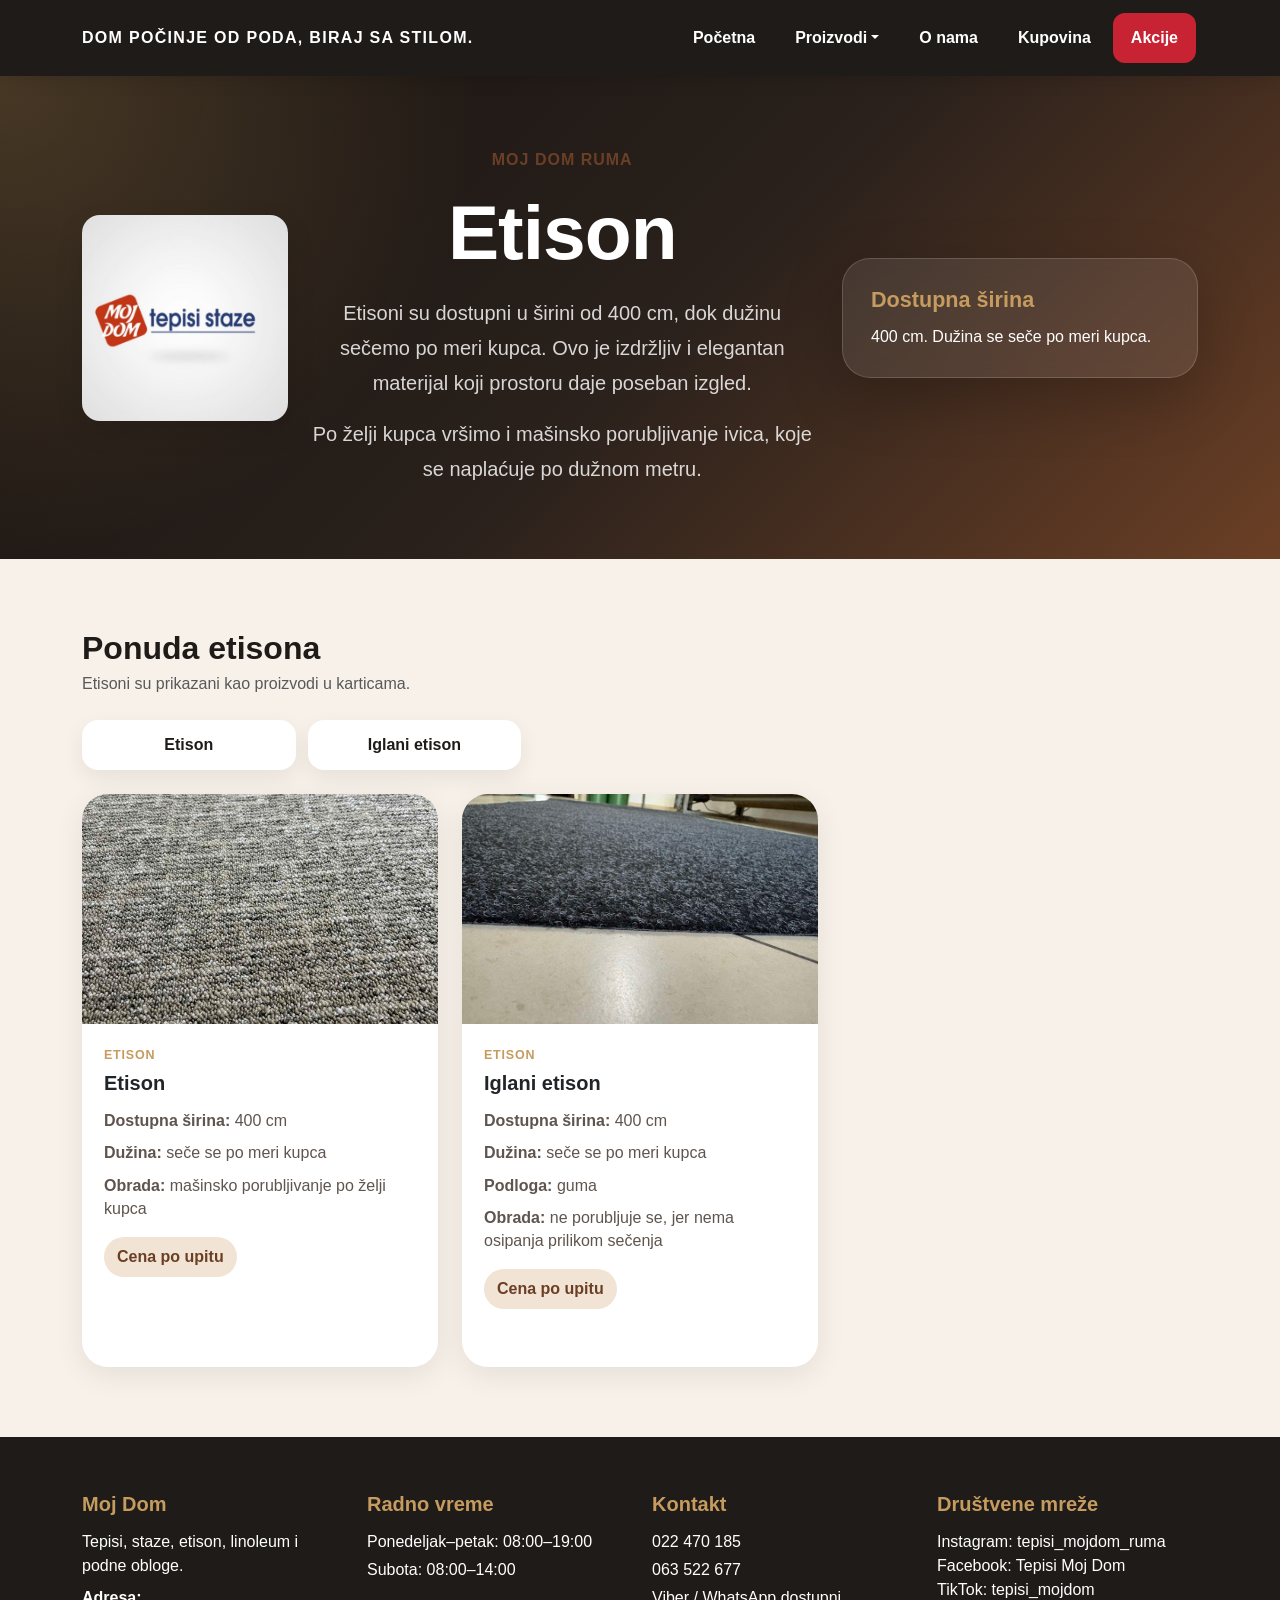
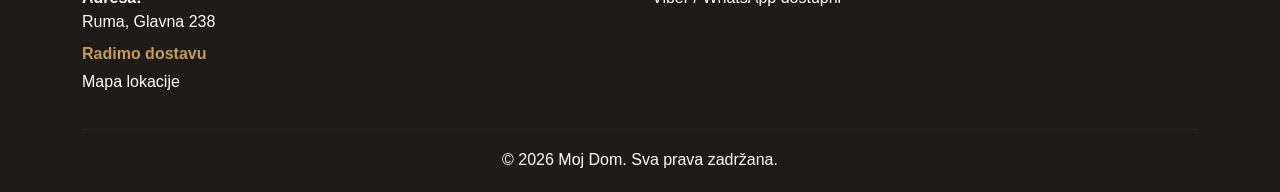
==== proizvodi/etison/index.html @ 2777e2c5 "First commit" ====
<!DOCTYPE html>

<html lang="sr"><head><meta charset="utf-8"/><meta content="width=device-width, initial-scale=1" name="viewport"/><title>etison | Moj Dom</title><link href="https://cdn.jsdelivr.net/npm/bootstrap@5.3.3/dist/css/bootstrap.min.css" rel="stylesheet"/><link href="../../css/style.css" rel="stylesheet"/></head><body><header class="site-header sticky-top">
<div class="brand-nav-wrap">
<div class="container">
<nav class="navbar navbar-expand-lg navbar-dark p-0 main-navbar-row">
<p class="top-slogan mb-0">Dom počinje od poda, biraj sa stilom.</p>
<button aria-controls="mainNav" aria-expanded="false" aria-label="Otvori navigaciju" class="navbar-toggler" data-bs-target="#mainNav" data-bs-toggle="collapse" type="button">
<span class="navbar-toggler-icon"></span>
</button>
<div class="collapse navbar-collapse" id="mainNav">
<ul class="navbar-nav ms-auto mb-2 mb-lg-0">
<li class="nav-item"><a class="nav-link" href="../../index.html">Početna</a></li>
<li class="nav-item dropdown">
<a aria-expanded="false" class="nav-link dropdown-toggle" data-bs-toggle="dropdown" href="../../proizvodi.html" role="button">Proizvodi</a>
<ul class="dropdown-menu">
<li><a class="dropdown-item" href="../../proizvodi.html">Sve kategorije</a></li>
<li><hr class="dropdown-divider"/></li>
<li><a class="dropdown-item" href="../tepisi/index.html">Tepisi</a></li>
<li><a class="dropdown-item" href="../staze/index.html">Staze</a></li>
<li><a class="dropdown-item active" href="index.html">Etison</a></li>
<li><a class="dropdown-item" href="../linoleum/index.html">Linoleum</a></li>
<li><a class="dropdown-item" href="../vestacka-trava/index.html">Veštačka trava</a></li>
<li><a class="dropdown-item" href="../sportski-pod/index.html">Sportski pod</a></li>
<li><a class="dropdown-item" href="../otiraci-sedalice/index.html">Otirači i sedalice</a></li>
<li><a class="dropdown-item" href="../setovi-za-kupatilo/index.html">Setovi za kupatilo</a></li>
</ul>
</li>
<li class="nav-item"><a class="nav-link" href="../../o-nama.html">O nama</a></li>
<li class="nav-item"><a class="nav-link" href="../../kupovina.html">Kupovina</a></li>
<li class="nav-item"><a class="nav-link akcije-link" href="../../akcije.html">Akcije</a></li>
</ul>
</div>
</nav>
</div>
</div>
</header>
<header class="product-hero carpet-hero">
<div class="container">
<div class="row align-items-center g-4">
<div class="col-lg-8">
<div class="title-with-logo"><a class="title-logo-link" href="../../index.html" aria-label="Moj Dom početna">
<img src="../../images/reklame/moj_dom_logo.jpeg" alt="Moj Dom tepisi staze" class="title-logo-img">
</a><div class="title-text-wrap"><span class="hero-kicker">Moj Dom Ruma</span>
<h1>Etison</h1>
<p class="lead">Etisoni su dostupni u širini od 400 cm, dok dužinu sečemo po meri kupca. Ovo je izdržljiv i elegantan materijal koji prostoru daje poseban izgled.</p>
<p class="lead mb-0">Po želji kupca vršimo i mašinsko porubljivanje ivica, koje se naplaćuje po dužnom metru.</p>
</div></div></div>
<div class="col-lg-4">
<div class="dimensions-note">
<h2>Dostupna širina</h2>
<p class="mb-0">400 cm. Dužina se seče po meri kupca.</p>
</div>
</div>
</div>
</div>
</header>
<main class="section-padding product-listing-page">
<div class="container">
<div class="d-flex justify-content-between align-items-center gap-3 mb-4">
<div>
<h2 class="section-title mb-1">Ponuda etisona</h2>
<p class="text-muted mb-0">Etisoni su prikazani kao proizvodi u karticama. </p>
</div>

</div>
<div class="row g-4">

<section class="col-lg-12">
<div class="collection-anchor-grid mb-4">
<a href="#etison">Etison</a><a href="#iglani-etison">Iglani etison</a>
</div>
<div class="row g-4 product-grid" id="productGrid">
<article class="col-md-6 col-xl-4 product-item" id="etison">
<div class="card product-card luxury-product-card h-100">
<img alt="Etison" class="product-card-img" data-gallery="../../images/proizvodi/etison/etison-sivi-1.jpg, ../../images/proizvodi/etison/etison-sivi-2.jpg, ../../images/proizvodi/etison/etison-sivi-3.jpg" src="../../images/proizvodi/etison/etison-sivi-1.jpg"/>
<div class="card-body">
<p class="collection-label">Etison</p>
<h3 class="card-title">Etison</h3>
<p class="product-meta"><strong>Dostupna širina:</strong> 400 cm</p>
<p class="product-meta"><strong>Dužina:</strong> seče se po meri kupca</p>
<p class="product-meta"><strong>Obrada:</strong> mašinsko porubljivanje po želji kupca</p>
<p class="product-price">Cena po upitu</p>
</div>
</div>
</article>
<article class="col-md-6 col-xl-4 product-item" id="iglani-etison">
<div class="card product-card luxury-product-card h-100">
<img alt="Iglani etison" class="product-card-img" data-gallery="../../images/proizvodi/etison/etison-plavi-1.jpg, ../../images/proizvodi/etison/etison-plavi-2.jpg, ../../images/proizvodi/etison/etison-plavi-3.jpg" src="../../images/proizvodi/etison/etison-plavi-1.jpg"/>
<div class="card-body">
<p class="collection-label">Etison</p>
<h3 class="card-title">Iglani etison</h3>
<p class="product-meta"><strong>Dostupna širina:</strong> 400 cm</p>
<p class="product-meta"><strong>Dužina:</strong> seče se po meri kupca</p>
<p class="product-meta"><strong>Podloga:</strong> guma</p>
<p class="product-meta"><strong>Obrada:</strong> ne porubljuje se, jer nema osipanja prilikom sečenja</p>
<p class="product-price">Cena po upitu</p>
<div class="hover-note"><strong>Napomena:</strong> Iglani etison je veoma praktičan, ekonomičan i lak za održavanje i postavljanje.</div>
</div>
</div>
</article>
</div>
<div class="no-results text-center py-5 d-none" id="noResults">
<h3>Nema etisona za izabrani filter.</h3>
<p class="text-muted">Pokušajte drugi izbor filtera.</p>
</div>
</section>
</div>
</div>
</main>

<footer class="footer">
<div class="container">
<div class="row g-4">
<div class="col-md-6 col-lg-3">
<h5>Moj Dom</h5>
<p class="mb-2">Tepisi, staze, etison, linoleum i podne obloge.</p>
<p class="mb-2"><strong>Adresa:</strong><br/>Ruma, Glavna 238</p>
<p class="mb-1 footer-emphasis">Radimo dostavu</p>
<a class="footer-link" href="https://www.google.com/maps/search/?api=1&amp;query=Tepisi+Moj+Dom+Ruma+Glavna+238" rel="noopener" target="_blank">Mapa lokacije</a>
</div>
<div class="col-md-6 col-lg-3">
<h5>Radno vreme</h5>
<p class="mb-1">Ponedeljak–petak: 08:00–19:00</p>
<p class="mb-0">Subota: 08:00–14:00</p>
</div>
<div class="col-md-6 col-lg-3">
<h5>Kontakt</h5>
<p class="mb-1"><a href="tel:+38122470185">022 470 185</a></p>
<p class="mb-1"><a href="tel:+38163522677">063 522 677</a></p>
<p class="mb-0">Viber / WhatsApp dostupni</p>
</div>
<div class="col-md-6 col-lg-3">
<h5>Društvene mreže</h5>
<p class="mb-0 social-links">
<a href="https://www.instagram.com/tepisi_mojdom_ruma" rel="noopener" target="_blank">Instagram: tepisi_mojdom_ruma</a><br/>
<a href="https://www.facebook.com/p/Tepisi-Moj-Dom-100064780296489/" rel="noopener" target="_blank">Facebook: Tepisi Moj Dom</a><br/>
<a href="https://www.tiktok.com/@tepisi_mojdom" rel="noopener" target="_blank">TikTok: tepisi_mojdom</a>
</p>
</div>
</div>
<hr/>
<p class="mb-0 text-center">© 2026 Moj Dom. Sva prava zadržana.</p>
</div>
</footer><script src="https://cdn.jsdelivr.net/npm/bootstrap@5.3.3/dist/js/bootstrap.bundle.min.js"></script><script src="../../js/script.js"></script></body></html>
---- css/style.css ----
:root {
  --md-brown: #6b3f25;
  --md-gold: #c59b5f;
  --md-dark: #1f1b18;
  --md-light: #f8f4ef;
  --md-muted: #6f6259;
}

body {
  font-family: Arial, Helvetica, sans-serif;
  color: var(--md-dark);
  background-color: #fff;
}

.top-brand-bar {
  background: var(--md-dark);
  color: #fff;
  padding: 14px 0;
}

.brand-mini {
  position: absolute;
  left: 12px;
  width: 42px;
  height: 42px;
  border-radius: 50%;
  background: var(--md-gold);
  color: #fff;
  display: inline-flex;
  align-items: center;
  justify-content: center;
  font-weight: 800;
  letter-spacing: 1px;
  text-decoration: none;
}

.top-slogan {
  font-weight: 800;
  letter-spacing: 1.3px;
  text-align: center;
  text-transform: uppercase;
}

.top-slogan span {
  color: var(--md-gold);
  text-transform: none;
  font-style: italic;
}

.navbar-brand {
  font-weight: 700;
  letter-spacing: 0.5px;
}

.navbar {
  box-shadow: 0 2px 15px rgba(0, 0, 0, 0.08);
}

.nav-link {
  font-weight: 600;
}

.home-hero {
  background: linear-gradient(135deg, #fff 0%, var(--md-light) 62%, #eadcc9 100%);
  padding: 95px 0 80px;
}

.hero-kicker {
  display: inline-block;
  color: var(--md-brown);
  font-weight: 700;
  margin-bottom: 14px;
  text-transform: uppercase;
  letter-spacing: 1px;
}

.home-hero h1 {
  font-size: clamp(2.2rem, 5vw, 4.7rem);
  line-height: 1.05;
  font-weight: 900;
  letter-spacing: -1.5px;
}

.home-hero h1 span {
  color: var(--md-brown);
  font-style: italic;
}

.home-hero .lead {
  color: var(--md-muted);
  max-width: 620px;
}

.hero-info-card,
.quick-card,
.info-strip {
  background-color: #fff;
  border-radius: 26px;
  padding: 30px;
  box-shadow: 0 14px 45px rgba(0, 0, 0, 0.09);
}

.hero-info-card h2 {
  font-weight: 800;
  margin-bottom: 20px;
}

.info-line {
  display: grid;
  grid-template-columns: 120px 1fr;
  gap: 14px;
  padding: 13px 0;
  border-bottom: 1px solid #eee5da;
}

.info-line:last-of-type {
  border-bottom: none;
}

.info-line a,
.quick-card a {
  color: var(--md-brown);
  font-weight: 700;
  text-decoration: none;
}

.small-note,
.quick-card span {
  color: var(--md-muted);
}

.btn-main {
  background-color: var(--md-gold);
  color: #fff;
  border: none;
  padding: 12px 26px;
  border-radius: 999px;
  font-weight: 700;
}

.btn-main:hover {
  background-color: var(--md-brown);
  color: #fff;
}

.section-padding {
  padding: 70px 0;
}

.section-title {
  font-weight: 800;
  margin-bottom: 18px;
}

.quick-card {
  height: 100%;
}

.quick-card h3 {
  font-size: 1.25rem;
  font-weight: 800;
}

.shop-image {
  width: 100%;
  display: block;
  border-radius: 30px;
  box-shadow: 0 16px 45px rgba(0, 0, 0, 0.12);
  object-fit: cover;
}

.category-card,
.collection-card,
.product-card {
  border: none;
  border-radius: 20px;
  overflow: hidden;
  box-shadow: 0 8px 30px rgba(0, 0, 0, 0.08);
  transition: transform 0.25s ease, box-shadow 0.25s ease;
  height: 100%;
}

.category-card:hover,
.collection-card:hover,
.product-card:hover {
  transform: translateY(-5px);
  box-shadow: 0 12px 35px rgba(0, 0, 0, 0.14);
}

.category-card .card-body,
.collection-card .card-body {
  min-height: 150px;
  display: flex;
  flex-direction: column;
  justify-content: center;
  text-align: center;
}

.card-link-clean {
  text-decoration: none;
  color: inherit;
}

.product-img-placeholder {
  height: 230px;
  background: linear-gradient(135deg, #d8c6ad, #8f6547);
  display: flex;
  align-items: center;
  justify-content: center;
  color: #fff;
  font-weight: 700;
}

.footer {
  background-color: var(--md-dark);
  color: #fff;
  padding: 55px 0 20px;
}

.footer h5 {
  color: var(--md-gold);
  font-weight: 800;
  margin-bottom: 14px;
}

.footer a,
.footer-link {
  color: #fff;
  text-decoration: none;
}

.footer a:hover,
.footer-link:hover {
  color: var(--md-gold);
}

.footer hr {
  border-color: rgba(255, 255, 255, 0.2);
  margin: 35px 0 18px;
}

.breadcrumb-area {
  background-color: var(--md-light);
  padding: 45px 0;
}

@media (max-width: 768px) {
  .top-brand-bar {
    padding: 12px 0;
  }

  .brand-mini {
    width: 36px;
    height: 36px;
    font-size: 0.85rem;
  }

  .top-slogan {
    max-width: 260px;
    font-size: 0.8rem;
    line-height: 1.25;
  }

  .home-hero {
    padding: 60px 0;
    text-align: center;
  }

  .info-line {
    grid-template-columns: 1fr;
    gap: 4px;
    text-align: left;
  }

  .section-padding {
    padding: 45px 0;
  }
}


:root { --md-red: #c82333; }
.site-header { box-shadow: 0 2px 18px rgba(0,0,0,.14); }
.brand-nav-wrap { background: var(--md-dark); color: #fff; }
.top-brand-line { position: relative; min-height: 62px; display: flex; align-items: center; justify-content: center; border-bottom: 1px solid rgba(255,255,255,.12); }
.navbar-dark .navbar-nav .nav-link { color: #fff; padding: 13px 18px; border-radius: 12px; margin: 6px 2px; transition: background-color .2s ease, color .2s ease, transform .2s ease; }
.navbar-dark .navbar-nav .nav-link:hover, .navbar-dark .navbar-nav .nav-link.active { background: rgba(255,255,255,.16); color: #fff; transform: translateY(-1px); }
.navbar-dark .navbar-nav .akcije-link { background: var(--md-red); color: #fff; font-weight: 800; }
.navbar-dark .navbar-nav .akcije-link:hover, .navbar-dark .navbar-nav .akcije-link.active { background: #ff3347; color: #fff; }
.dropdown-menu { border: none; border-radius: 16px; padding: 10px; box-shadow: 0 16px 35px rgba(0,0,0,.16); }
.dropdown-item { border-radius: 10px; font-weight: 600; padding: 10px 14px; }
.dropdown-item:hover, .dropdown-item:focus { background: var(--md-gold); color: #fff; }
.compact-hero { padding: 64px 0 50px; }
.compact-hero .lead { max-width: 720px; }
.shop-carousel { border-radius: 30px; overflow: hidden; box-shadow: 0 16px 45px rgba(0,0,0,.14); }

.shop-carousel img {
  display: block;
  margin: 0 auto;
  max-width: 100%;
  height: auto;
}
.carousel-control-prev, .carousel-control-next { width: 9%; }
.footer-emphasis { color: var(--md-gold); font-weight: 800; }
.category-card:hover { background: #fff9f0; }
@media (max-width: 991px) { .navbar-dark .navbar-nav .nav-link { margin: 4px 0; } .top-brand-line { padding-left: 50px; padding-right: 12px; } }
@media (max-width: 768px) { .shop-carousel img { height: 260px; } .compact-hero { padding: 45px 0 35px; } }


/* Izmene: slogan i navigacija u istom redu */
.brand-nav-wrap { background: var(--md-dark); color: #fff; }
.main-navbar-row { min-height: 76px; gap: 18px; box-shadow: none; }
.brand-mini { position: static; flex: 0 0 auto; }
.top-slogan { flex: 0 1 auto; margin-right: 22px; color: #fff; white-space: nowrap; }
.navbar-dark .navbar-nav .nav-link { color: #fff; padding: 13px 18px; border-radius: 12px; margin: 6px 2px; transition: background-color .2s ease, color .2s ease, transform .2s ease; }
.navbar-dark .navbar-nav .nav-link:hover { background: rgba(255,255,255,.18); color: #fff; transform: translateY(-1px); }
.navbar-dark .navbar-nav .nav-link.active:not(.akcije-link) { background: transparent; color: #fff; }
.navbar-dark .navbar-nav .nav-link.active:not(.akcije-link):hover { background: rgba(255,255,255,.18); }
.navbar-dark .navbar-nav .akcije-link { background: var(--md-red); color: #fff; font-weight: 800; }
.navbar-dark .navbar-nav .akcije-link:hover, .navbar-dark .navbar-nav .akcije-link.active { background: #ff3347; color: #fff; }

main > .section-padding.pt-5:first-child { padding-top: 34px !important; }
@media (max-width: 1199px) { .top-slogan { font-size: .82rem; margin-right: 8px; } .navbar-dark .navbar-nav .nav-link { padding-left: 12px; padding-right: 12px; } }
@media (max-width: 991px) { .main-navbar-row { min-height: auto; padding: 12px 0 !important; } .top-slogan { white-space: normal; max-width: 260px; text-align: left; } .navbar-collapse { width: 100%; flex-basis: 100%; } .navbar-nav { margin-top: 12px; } }
@media (max-width: 420px) { .top-slogan { font-size: .72rem; max-width: 190px; } }

/* Tepisi: moderan prikaz proizvoda i filteri */
.product-hero {
  background: radial-gradient(circle at top left, rgba(197,155,95,.28), transparent 35%), linear-gradient(135deg, #17120f 0%, #2a211c 52%, #6b3f25 100%);
  color: #fff;
  padding: 72px 0;
}

.product-hero h1 {
  font-size: clamp(2.6rem, 6vw, 5.2rem);
  font-weight: 900;
  letter-spacing: -1px;
  margin-bottom: 18px;
}

.product-hero .lead {
  color: rgba(255,255,255,.82);
  max-width: 820px;
  line-height: 1.75;
}

.dimensions-note {
  background: rgba(255,255,255,.09);
  border: 1px solid rgba(255,255,255,.16);
  border-radius: 28px;
  padding: 28px;
  box-shadow: 0 20px 60px rgba(0,0,0,.22);
  backdrop-filter: blur(10px);
}

.dimensions-note h2 {
  color: var(--md-gold);
  font-weight: 850;
  font-size: 1.35rem;
  margin-bottom: 12px;
}

.product-listing-page {
  background: #f7f1ea;
}

.filter-panel {
  top: 98px;
  background: #211b17;
  color: #fff;
  border-radius: 28px;
  padding: 24px;
  box-shadow: 0 18px 45px rgba(0,0,0,.15);
}

.filter-panel h3 {
  font-size: 1.3rem;
  font-weight: 850;
  margin-bottom: 20px;
}

.filter-group {
  border-top: 1px solid rgba(255,255,255,.12);
  padding-top: 18px;
  margin-top: 18px;
}

.filter-group h4 {
  color: var(--md-gold);
  font-size: .95rem;
  font-weight: 850;
  text-transform: uppercase;
  letter-spacing: .8px;
  margin-bottom: 12px;
}

.filter-group label {
  display: flex;
  align-items: center;
  gap: 9px;
  margin-bottom: 10px;
  cursor: pointer;
  color: rgba(255,255,255,.88);
}

.filter-group input {
  accent-color: var(--md-gold);
}

.collection-anchor-grid {
  display: grid;
  grid-template-columns: repeat(5, minmax(0, 1fr));
  gap: 12px;
}

.collection-anchor-grid a {
  background: #fff;
  color: var(--md-dark);
  text-decoration: none;
  text-align: center;
  padding: 13px 10px;
  border-radius: 16px;
  font-weight: 800;
  box-shadow: 0 8px 22px rgba(0,0,0,.07);
  transition: transform .22s ease, background-color .22s ease, color .22s ease;
}

.collection-anchor-grid a:hover {
  transform: translateY(-3px);
  background: var(--md-dark);
  color: #fff;
}

.luxury-product-card {
  border-radius: 26px;
  background: #fff;
  overflow: hidden;
  animation: productFade .35s ease both;
}

.carpet-pattern {
  min-height: 210px;
  background:
    linear-gradient(45deg, rgba(255,255,255,.13) 25%, transparent 25%, transparent 50%, rgba(255,255,255,.13) 50%, rgba(255,255,255,.13) 75%, transparent 75%, transparent),
    linear-gradient(135deg, #b48752, #4a2d20);
  background-size: 28px 28px, cover;
  text-align: center;
  padding: 24px;
}

.carpet-pattern span {
  background: rgba(31,27,24,.72);
  padding: 12px 18px;
  border-radius: 999px;
}

.luxury-product-card .card-body {
  padding: 22px;
}

.collection-label {
  color: var(--md-gold);
  font-weight: 850;
  text-transform: uppercase;
  letter-spacing: .8px;
  font-size: .78rem;
  margin-bottom: 7px;
}

.luxury-product-card h3 {
  font-size: 1.25rem;
  font-weight: 850;
  margin-bottom: 14px;
}

.product-meta {
  margin-bottom: 9px;
  color: #5f554e;
  line-height: 1.45;
}

.product-price {
  display: inline-block;
  margin-top: 8px;
  margin-bottom: 0;
  background: #f1e4d4;
  color: var(--md-brown);
  font-weight: 850;
  padding: 8px 13px;
  border-radius: 999px;
}

.product-item.is-hidden {
  display: none;
}

.mobile-filter-panel {
  background: #211b17;
  box-shadow: none;
}

@keyframes productFade {
  from { opacity: 0; transform: translateY(14px); }
  to { opacity: 1; transform: translateY(0); }
}

@media (max-width: 991px) {
  .product-hero { padding: 54px 0; }
  .collection-anchor-grid { grid-template-columns: repeat(2, minmax(0, 1fr)); }
}

@media (max-width: 520px) {
  .collection-anchor-grid { grid-template-columns: 1fr; }
  .filter-panel { border-radius: 20px; }
}

/* Galerija proizvoda / lightbox */
.product-card .product-img-placeholder,
.product-card img {
  cursor: pointer;
}

.product-card .product-img-placeholder::after {
  content: "Klikni za slike";
  position: absolute;
  right: 14px;
  bottom: 14px;
  background: rgba(31,27,24,.82);
  color: #fff;
  font-size: .78rem;
  font-weight: 800;
  padding: 7px 11px;
  border-radius: 999px;
  opacity: 0;
  transform: translateY(6px);
  transition: opacity .22s ease, transform .22s ease;
}

.product-card .product-img-placeholder {
  position: relative;
  overflow: hidden;
}

.product-card:hover .product-img-placeholder::after {
  opacity: 1;
  transform: translateY(0);
}

.gallery-modal .modal-content {
  background: #17120f;
  color: #fff;
  border: 1px solid rgba(255,255,255,.12);
  border-radius: 26px;
  overflow: hidden;
}

.gallery-modal .modal-header {
  border-bottom: 1px solid rgba(255,255,255,.12);
}

.gallery-modal .btn-close {
  filter: invert(1);
}

.gallery-modal .modal-dialog {
  max-width: 90vw;
}

.gallery-modal .modal-body {
  background: #111;
}

.gallery-slide-img {
  transition: transform .18s ease;
  transform-origin: center center;
  user-select: none;
  -webkit-user-drag: none;
}

.gallery-slide-img.is-zoomed {
  cursor: grab;
}

.gallery-slide-img.is-dragging {
  cursor: grabbing;
}

.gallery-zoom-note {
  position: absolute;
  left: 50%;
  bottom: 16px;
  transform: translateX(-50%);
  z-index: 5;
  background: rgba(0,0,0,.62);
  color: #fff;
  padding: 8px 14px;
  border-radius: 999px;
  font-size: .84rem;
  pointer-events: none;
}

.gallery-slide-img,
.gallery-placeholder-slide {
  width: 100%;
  height: min(82vh, 820px);
  object-fit: contain;
  background: #231b16;
}

.gallery-placeholder-slide {
  display: flex;
  align-items: center;
  justify-content: center;
  text-align: center;
  padding: 32px;
  background:
    linear-gradient(45deg, rgba(255,255,255,.08) 25%, transparent 25%, transparent 50%, rgba(255,255,255,.08) 50%, rgba(255,255,255,.08) 75%, transparent 75%, transparent),
    linear-gradient(135deg, #b48752, #3b241b);
  background-size: 34px 34px, cover;
}

.gallery-placeholder-slide span {
  background: rgba(23,18,15,.78);
  padding: 14px 20px;
  border-radius: 999px;
  font-weight: 850;
}

.gallery-help-text {
  color: rgba(255,255,255,.72);
  font-size: .92rem;
}

@media (max-width: 576px) {
  .gallery-slide-img,
  .gallery-placeholder-slide {
    height: 72vh;
  }
}

/* Kompaktniji filteri za tepihe */
.filter-panel {
  padding: 20px;
}

.filter-group {
  padding-top: 14px;
  margin-top: 14px;
}

.filter-group label {
  margin-bottom: 7px;
  font-size: .95rem;
}

.filter-panel .filter-group:first-of-type {
  border-top: 0;
  padding-top: 0;
  margin-top: 0;
}

@media (min-width: 992px) {
  .filter-panel {
    max-height: calc(100vh - 120px);
    overflow-y: auto;
  }
}


.hover-note {
  margin-top: 0.75rem;
  padding: 0.75rem;
  border-radius: 14px;
  background: rgba(201, 156, 92, 0.12);
  color: #f3e2c8;
  font-size: 0.9rem;
  line-height: 1.45;
  opacity: 0;
  max-height: 0;
  overflow: hidden;
  transform: translateY(8px);
  transition: opacity 0.25s ease, max-height 0.25s ease, transform 0.25s ease;
}

.product-card:hover .hover-note {
  opacity: 1;
  max-height: 220px;
  transform: translateY(0);
}


/* O nama strana */
.about-page {
  background: linear-gradient(180deg, #fff 0%, #f7f1ea 100%);
}
.about-hero-header {
  background: linear-gradient(135deg, #f8f4ef 0%, #eadcc9 100%);
}
.about-lead,
.about-text-box p {
  color: #5f554e;
  line-height: 1.8;
  font-size: 1.05rem;
}
.about-text-box {
  background: #fff;
  border-radius: 28px;
  padding: 34px;
  box-shadow: 0 14px 45px rgba(0,0,0,.08);
}
.about-card {
  background:#fff;
  border-radius:24px;
  padding:35px 25px;
  box-shadow:0 10px 32px rgba(0,0,0,.08);
  transition: transform .25s ease, box-shadow .25s ease;
  height: 100%;
}
.about-card:hover {
  transform:translateY(-7px);
  box-shadow:0 16px 42px rgba(0,0,0,.13);
}
.about-card h3 {
  font-size:2.15rem;
  font-weight:900;
  color:var(--md-brown);
  margin-bottom:8px;
}
.about-card p {
  margin:0;
  color:var(--md-muted);
  font-weight:700;
}
.about-slogan {
  background: var(--md-dark);
  color: #fff;
  border-radius: 26px;
  padding: 30px;
  box-shadow: 0 16px 45px rgba(0,0,0,.14);
}
.about-slogan p {
  margin: 0;
  font-weight: 900;
  letter-spacing: 1.4px;
  text-transform: uppercase;
  font-size: clamp(1.2rem, 3vw, 2rem);
}
.about-slogan span {
  color: var(--md-gold);
  text-transform: none;
  font-style: italic;
}


/* Kupovina strana */
.kupovina-page {
  background: linear-gradient(180deg, #fff 0%, #f7f1ea 100%);
}
.purchase-box,
.purchase-steps,
.purchase-info-card {
  background: #fff;
  border-radius: 26px;
  padding: 30px;
  box-shadow: 0 12px 38px rgba(0,0,0,.08);
}
.purchase-box h2 {
  font-weight: 900;
  color: var(--md-dark);
  margin-bottom: 18px;
}
.purchase-box p {
  color: #5f554e;
  line-height: 1.8;
  font-size: 1.05rem;
}
.purchase-step {
  display: flex;
  gap: 16px;
  padding: 18px 0;
  border-bottom: 1px solid rgba(0,0,0,.08);
}
.purchase-step:last-child { border-bottom: 0; }
.purchase-step span {
  width: 42px;
  height: 42px;
  flex: 0 0 42px;
  border-radius: 50%;
  background: var(--md-brown);
  color: #fff;
  display: inline-flex;
  align-items: center;
  justify-content: center;
  font-weight: 900;
}
.purchase-step h5,
.purchase-info-card h4 {
  color: var(--md-dark);
  font-weight: 900;
}
.purchase-step p,
.purchase-info-card p {
  margin-bottom: 0;
  color: var(--md-muted);
}
.purchase-info-card {
  height: 100%;
  transition: transform .25s ease, box-shadow .25s ease;
}
.purchase-info-card:hover {
  transform: translateY(-6px);
  box-shadow: 0 18px 42px rgba(0,0,0,.12);
}
.purchase-info-card a {
  color: var(--md-brown);
  font-weight: 800;
  text-decoration: none;
}


.product-card-img {
  width: 100%;
  height: 230px;
  object-fit: cover;
  display: block;
  transition: transform .28s ease, filter .28s ease;
}

.product-card:hover .product-card-img {
  transform: scale(1.035);
  filter: brightness(.92);
}








.gallery-indicators-custom{
  position: fixed;
  left: 50%;
  bottom: 18px;
  transform: translateX(-50%);
  z-index: 99999;
  display: none;
  gap: 8px;
  align-items: center;
  justify-content: center;
  padding: 8px 13px;
  border-radius: 999px;
  background: rgba(255,255,255,.88);
  box-shadow: 0 6px 18px rgba(0,0,0,.22);
  pointer-events: none;
}
.gallery-indicators-custom .gallery-dot{
  width: 10px !important;
  height: 10px !important;
  border-radius: 50% !important;
  background: #b9b9b9 !important;
  transition: background .18s ease, width .18s ease, height .18s ease;
}
.gallery-indicators-custom .gallery-dot.active{
  width: 14px !important;
  height: 14px !important;
  border-radius: 50% !important;
  background: #000 !important;
}

.site-logo{
    height: 55px;
    width: auto;
    display: block;
}

/* Akcije strana */
.akcije-page .luxury-product-card{
  border: 1px solid rgba(197,155,95,.22);
}

.price-list{
  list-style: none;
  padding: 0;
  margin: 12px 0 0;
}

.price-list li{
  display: flex;
  justify-content: space-between;
  gap: 16px;
  padding: 10px 0;
  border-bottom: 1px solid rgba(0,0,0,.08);
  color: #5f554e;
}

.price-list li:last-child{
  border-bottom: 0;
}

.price-list strong,
.akcija-price{
  color: var(--md-brown);
  font-weight: 900;
}

.akcija-price{
  display: inline-block;
  margin-top: 8px;
  margin-bottom: 0;
  background: #f1e4d4;
  padding: 8px 13px;
  border-radius: 999px;
}


/* Jači hover efekat za kartice u delu Naša ponuda */
.category-card{
  background: #fff;
  transition: transform .25s ease, box-shadow .25s ease, background-color .25s ease, color .25s ease;
}

.category-card:hover{
  background: linear-gradient(135deg, #fff4e2 0%, #f0dcc1 100%);
  color: var(--md-dark);
  transform: translateY(-5px);
  box-shadow: 0 14px 38px rgba(0,0,0,.16);
}

.category-card:hover h3{
  color: var(--md-brown);
}

.category-card:hover p{
  color: #4f433b;
}

.site-logo{height:55px;width:auto;display:block;}
.brand-mini{background:none!important;width:auto!important;height:auto!important;border-radius:0!important;padding:0!important;overflow:visible!important;}


/* VELIKI LOGO ISPOD HEDERA */
.site-header .brand-mini{
    display:none !important;
}

.page-logo-showcase{
    width:100%;
    background:#f4f4f4;
    padding:2.2% 0 1.5% 2%;
}

.page-big-logo{
    display:block;
    width:28%;
    max-width:360px;
    min-width:210px;
    height:auto;
    object-fit:contain;
}


/* FINALNO: logo nije u hederu, nego kompaktno ispod njega */
.site-header .brand-mini{
    display:none !important;
}

.page-logo-showcase{
    display:none !important;
}

.logo-intro-strip{
    background:#f4f4f4;
    padding:1.2% 0 0.4%;
}

.logo-intro-inner{
    display:flex;
    align-items:center;
    justify-content:flex-start;
}

.page-big-logo{
    display:block;
    width:26%;
    max-width:340px;
    min-width:190px;
    height:auto;
    object-fit:contain;
}

.logo-intro-strip + main .section-padding:first-child,
.logo-intro-strip + .product-hero,
.logo-intro-strip + main,
.logo-intro-strip + .section-padding{
    padding-top:1.2rem !important;
}

@media (max-width: 768px){
    .page-big-logo{
        width:48%;
        min-width:150px;
    }
    .logo-intro-strip{
        padding:2.5% 0 1%;
    }
}


/* FINALNO: logo je deo naslovnog bloka, nije poseban red gore */
.site-header .brand-mini,
.logo-intro-strip,
.page-logo-showcase{
    display:none !important;
}

.title-with-logo{
    display:grid;
    grid-template-columns: 26% 1fr 26%;
    align-items:center;
    gap:2.5%;
    width:100%;
}

.title-logo-link{
    display:block;
    width:100%;
    justify-self:start;
    text-decoration:none;
}

.title-logo-img{
    display:block;
    width:100%;
    max-width:330px;
    height:auto;
    border-radius:18px;
    object-fit:contain;
    box-shadow:0 10px 28px rgba(0,0,0,.12);
    transition:transform .25s ease, box-shadow .25s ease, filter .25s ease;
}

.title-logo-link:hover .title-logo-img{
    transform:translateY(-4px) scale(1.025);
    box-shadow:0 16px 36px rgba(0,0,0,.18);
    filter:saturate(1.06);
}

.title-text-wrap{
    grid-column:2;
    text-align:center;
}

.title-text-wrap .hero-kicker,
.title-text-wrap h1,
.title-text-wrap h2,
.title-text-wrap p{
    text-align:center;
}

.product-hero .title-with-logo{
    grid-template-columns: 28% 1fr;
}

.product-hero .title-text-wrap{
    grid-column:2;
}

.home-title-row{
    margin-bottom:2rem !important;
}

.page-title-row{
    margin-bottom:2rem;
}

@media (max-width: 991px){
    .title-with-logo,
    .product-hero .title-with-logo{
        grid-template-columns:1fr;
        justify-items:center;
        text-align:center;
    }

    .title-logo-link{
        width:55%;
        max-width:260px;
        justify-self:center;
        margin-bottom:1rem;
    }

    .title-text-wrap,
    .product-hero .title-text-wrap{
        grid-column:1;
    }
}

@media (max-width: 576px){
    .title-logo-link{
        width:70%;
    }

    .title-logo-img{
        border-radius:14px;
    }
}
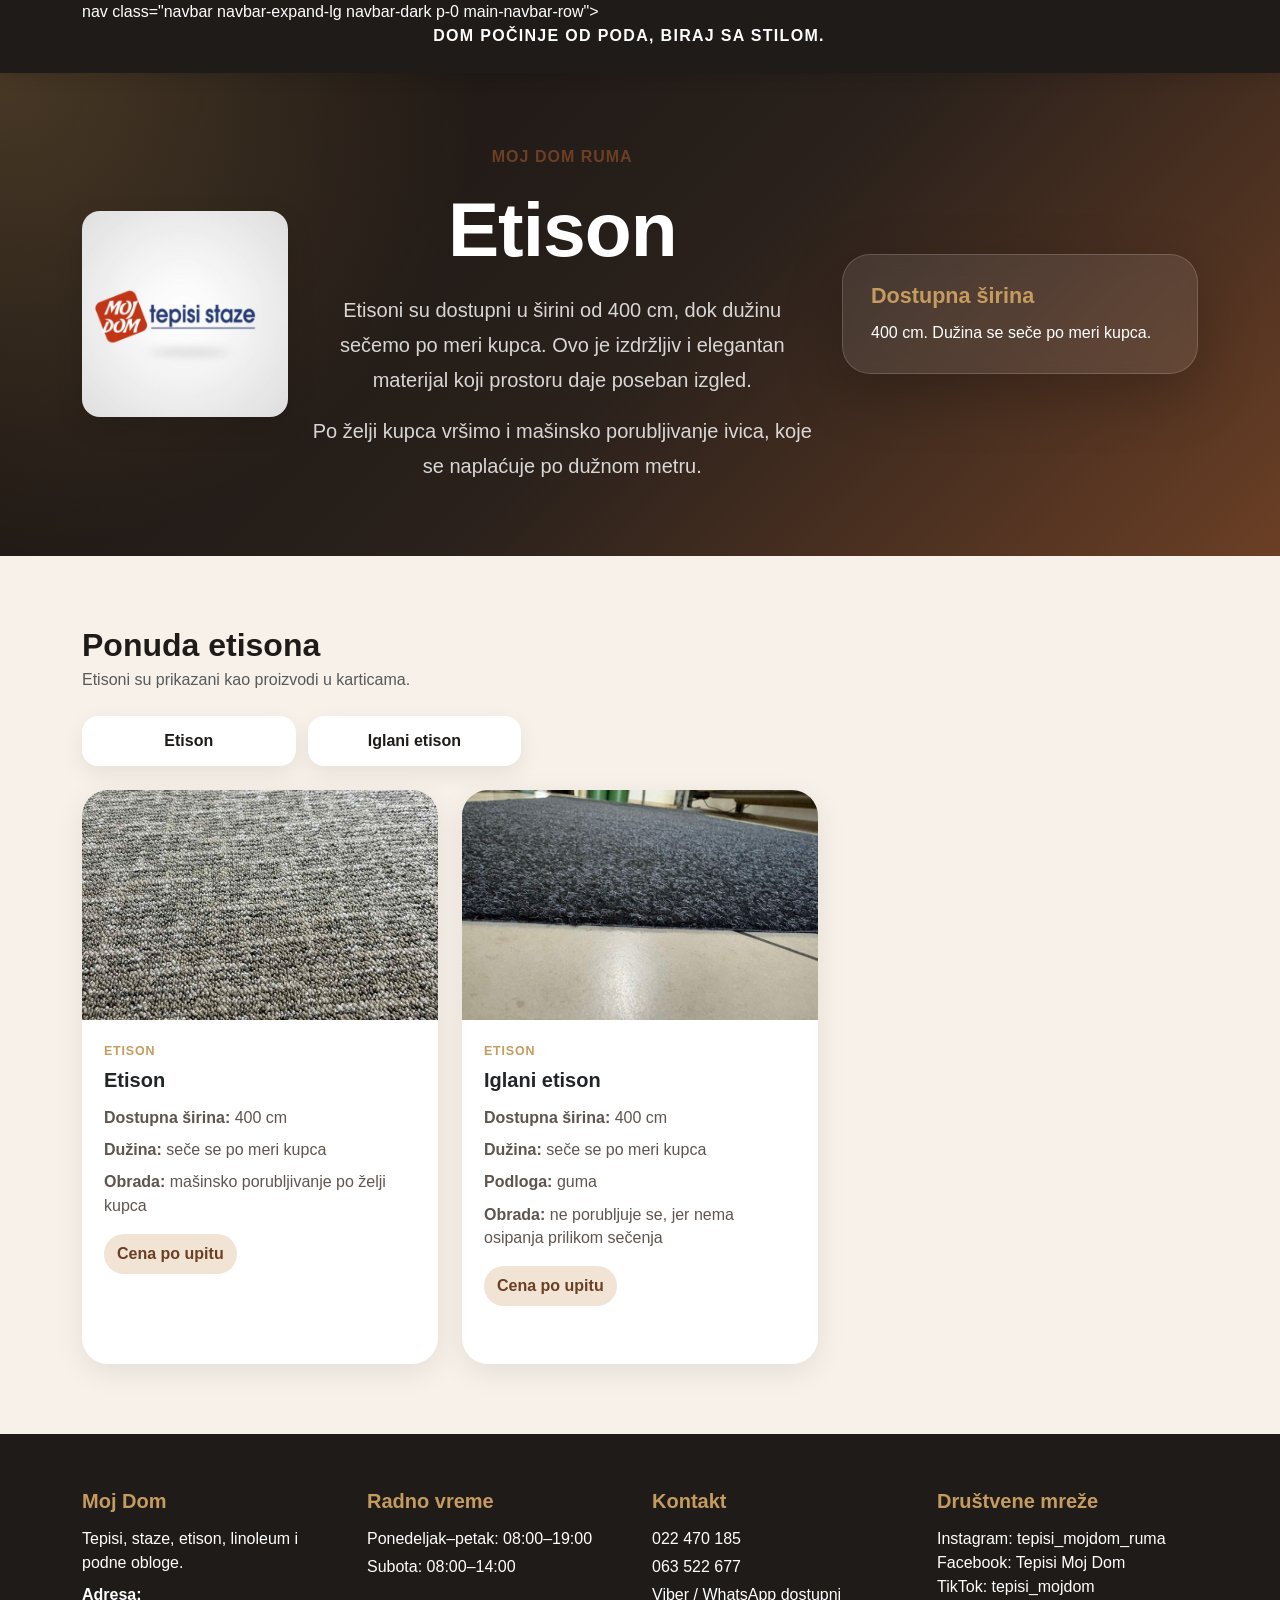
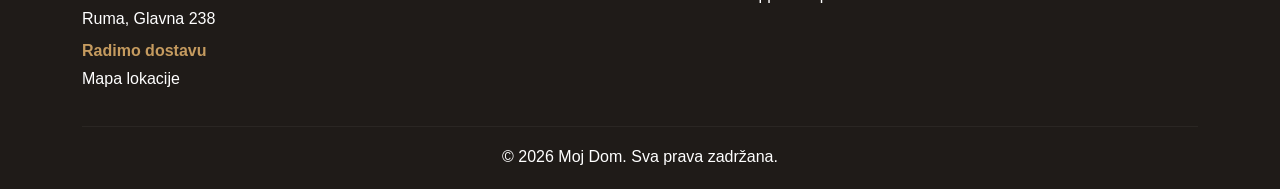
==== commit 74316ff7: "Logo update" ====
--- a/proizvodi/etison/index.html
+++ b/proizvodi/etison/index.html
@@ -1,9 +1,11 @@
 <!DOCTYPE html>
 
-<html lang="sr"><head><meta charset="utf-8"/><meta content="width=device-width, initial-scale=1" name="viewport"/><title>etison | Moj Dom</title><link href="https://cdn.jsdelivr.net/npm/bootstrap@5.3.3/dist/css/bootstrap.min.css" rel="stylesheet"/><link href="../../css/style.css" rel="stylesheet"/></head><body><header class="site-header sticky-top">
+<html lang="sr"><head><meta charset="utf-8"/><meta content="width=device-width, initial-scale=1" name="viewport"/><title>etison | Moj Dom</title><link href="https://cdn.jsdelivr.net/npm/bootstrap@5.3.3/dist/css/bootstrap.min.css" rel="stylesheet"/><link href="../../css/style.css" rel="stylesheet"/> 
+   <link rel="icon" type="image/jpeg" href="reklame/moj_dom_logo.jpeg">
+</head></head><body><header class="site-header sticky-top">
 <div class="brand-nav-wrap">
 <div class="container">
-<nav class="navbar navbar-expand-lg navbar-dark p-0 main-navbar-row">
+nav class="navbar navbar-expand-lg navbar-dark p-0 main-navbar-row">
 <p class="top-slogan mb-0">Dom počinje od poda, biraj sa stilom.</p>
 <button aria-controls="mainNav" aria-expanded="false" aria-label="Otvori navigaciju" class="navbar-toggler" data-bs-target="#mainNav" data-bs-toggle="collapse" type="button">
 <span class="navbar-toggler-icon"></span>
